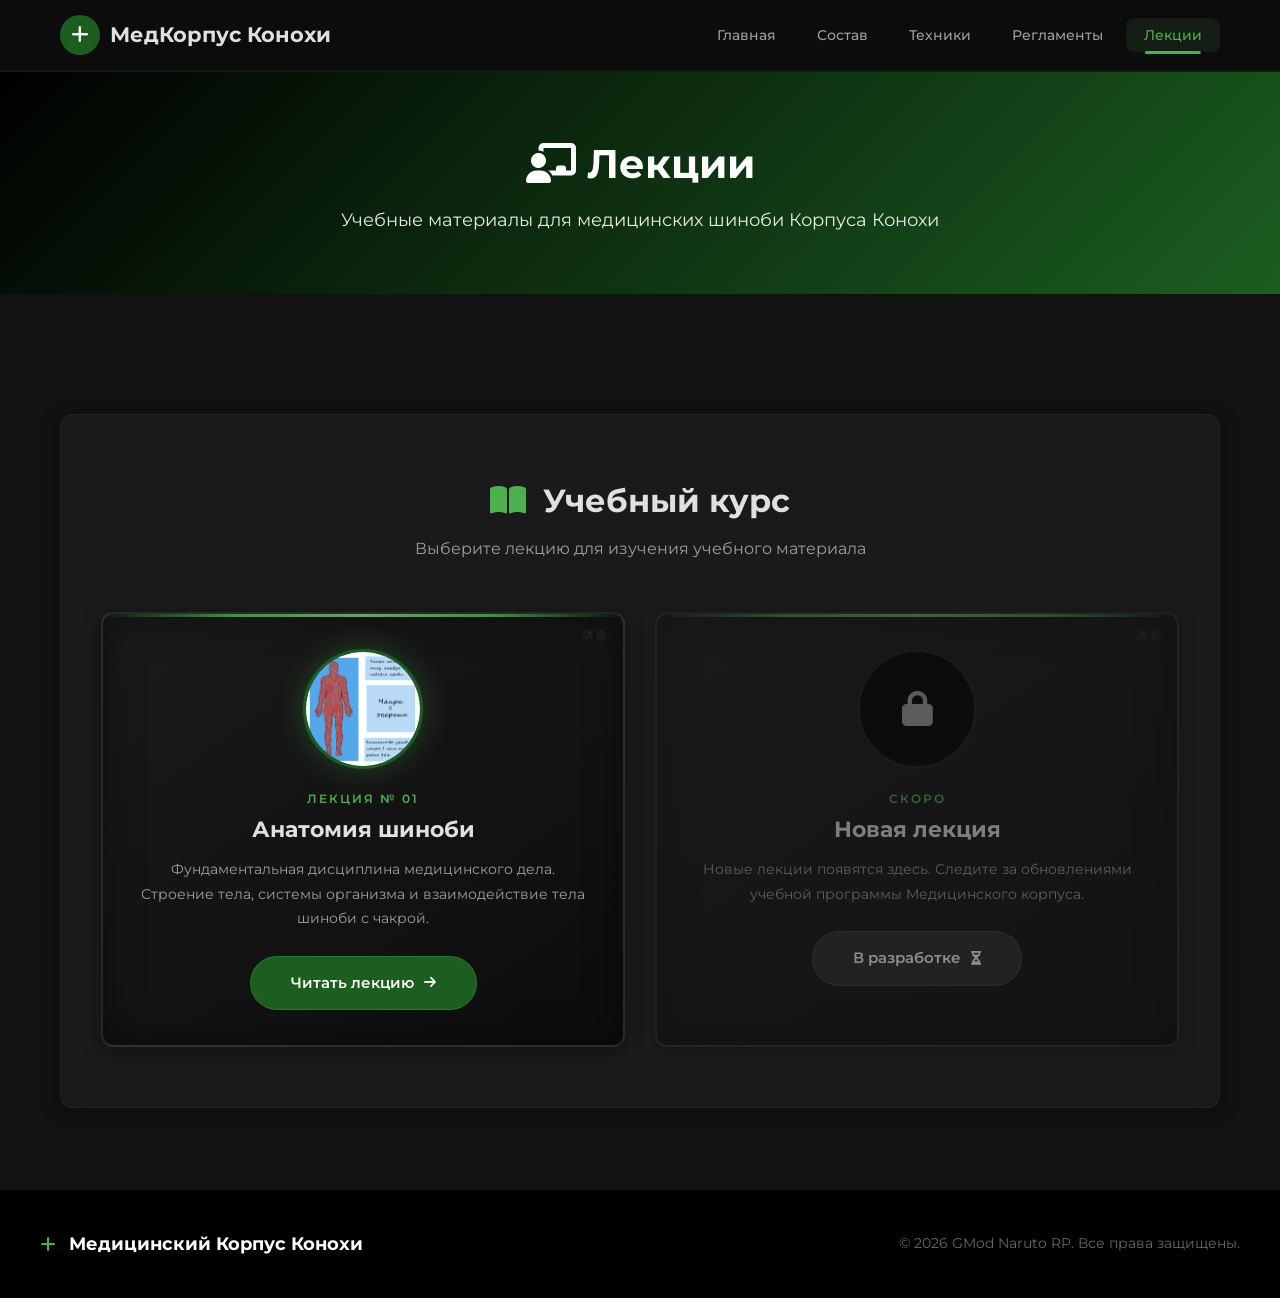
==== lekcii.html @ ebcdb390 "Update" ====
<!DOCTYPE html>
<html lang="ru">
<head>
    <meta charset="UTF-8">
    <meta name="viewport" content="width=device-width, initial-scale=1.0">
    <title>Лекции | Медицинский Корпус Конохи</title>
    <meta name="description" content="Лекции медицинского корпуса Конохи — учебные материалы для медицинских шиноби.">
    <link rel="icon" type="image/png" href="images/icon.png">
    <link rel="preconnect" href="https://fonts.googleapis.com">
    <link rel="preconnect" href="https://fonts.gstatic.com" crossorigin>
    <link href="https://fonts.googleapis.com/css2?family=Montserrat:wght@400;500;600;700;800&family=Noto+Sans+JP:wght@400;500;700&display=swap" rel="stylesheet">
    <link rel="stylesheet" href="https://cdnjs.cloudflare.com/ajax/libs/font-awesome/6.5.0/css/all.min.css">
    <link rel="stylesheet" href="css/style.css">
</head>
<body>

    <!-- ===== PRELOADER ===== -->
    <div class="preloader" id="preloader">
        <div class="preloader__cross"></div>
        <div class="preloader__ecg">
            <svg class="preloader__ecg-line" viewBox="0 0 200 50" preserveAspectRatio="none">
                <path d="M0,25 L30,25 L40,25 L45,10 L55,40 L65,15 L75,25 L100,25 L110,25 L115,15 L125,35 L135,25 L160,25 L170,25 L175,20 L185,30 L200,25" />
            </svg>
        </div>
        <div class="preloader__title">МедКорпус Конохи</div>
        <div class="preloader__subtitle">医療部隊</div>
        <div class="preloader__dots">
            <span class="preloader__dot"></span>
            <span class="preloader__dot"></span>
            <span class="preloader__dot"></span>
        </div>
    </div>

    <header class="header">
        <nav class="nav">
            <a href="index.html" class="nav__logo">
                <div class="nav__logo-icon">
                    <i class="fas fa-plus"></i>
                </div>
                <span>МедКорпус Конохи</span>
            </a>
            <button class="nav__toggle" aria-label="Меню">
                <i class="fas fa-bars"></i>
            </button>
            <ul class="nav__links">
                <li><a href="index.html" class="nav__link">Главная</a></li>
                <li><a href="sostav.html" class="nav__link">Состав</a></li>
                <li><a href="tehniki.html" class="nav__link">Техники</a></li>
                <li><a href="reglamenty.html" class="nav__link">Регламенты</a></li>
                <li><a href="lekcii.html" class="nav__link active">Лекции</a></li>
            </ul>
        </nav>
    </header>

    <div class="page-header">
        <h1 class="page-header__title">
            <i class="fas fa-chalkboard-user"></i> Лекции
        </h1>
        <p class="page-header__subtitle">Учебные материалы для медицинских шиноби Корпуса Конохи</p>
    </div>

    <section class="section">
        <div class="about fade-in" style="text-align: center;">
            <h2 class="section__title">
                <i class="fas fa-book-open section__title-icon"></i> Учебный курс
            </h2>
            <p class="section__subtitle">
                Выберите лекцию для изучения учебного материала
            </p>

            <div class="lectures-grid">

                <!-- Лекция № 01 — Анатомия шиноби -->
                <a href="lekciya-01.html" class="lecture-card fade-in">
                    <div class="lecture-card__image">
                        <img src="images/lecture-anatomy.jpg" alt="Анатомия шиноби">
                    </div>
                    <div class="lecture-card__number">Лекция № 01</div>
                    <div class="lecture-card__title">Анатомия шиноби</div>
                    <div class="lecture-card__desc">
                        Фундаментальная дисциплина медицинского дела. Строение тела, системы организма и взаимодействие тела шиноби с чакрой.
                    </div>
                    <span class="lecture-card__btn">
                        Читать лекцию <i class="fas fa-arrow-right"></i>
                    </span>
                </a>

                <!-- Место для будущих лекций -->
                <div class="lecture-card fade-in" style="opacity: 0.5; cursor: default; pointer-events: none;">
                    <div class="lecture-card__image" style="border-color: rgba(255,255,255,0.1); box-shadow: none;">
                        <div class="lecture-card__image-placeholder" style="color: var(--text-muted);">
                            <i class="fas fa-lock"></i>
                        </div>
                    </div>
                    <div class="lecture-card__number">Скоро</div>
                    <div class="lecture-card__title">Новая лекция</div>
                    <div class="lecture-card__desc">
                        Новые лекции появятся здесь. Следите за обновлениями учебной программы Медицинского корпуса.
                    </div>
                    <span class="lecture-card__btn" style="background: #2a2a2a; border-color: rgba(255,255,255,0.1);">
                        В разработке <i class="fas fa-hourglass-half"></i>
                    </span>
                </div>

            </div>
        </div>
    </section>

    <footer class="footer">
        <div class="footer__inner">
            <div class="footer__brand">
                <i class="fas fa-plus" style="color: var(--accent-glow); margin-right: 8px;"></i>
                Медицинский Корпус Конохи
            </div>
            <div class="footer__copy">
                &copy; 2026 GMod Naruto RP. Все права защищены.
            </div>
        </div>
    </footer>

    <script src="js/main.js"></script>
</body>
</html>
---- css/style.css ----
/* ===== RESET & BASE ===== */
*, *::before, *::after {
    margin: 0;
    padding: 0;
    box-sizing: border-box;
}

:root {
    --primary: #0d0d0d;
    --primary-dark: #000000;
    --primary-light: #2a2a2a;
    --accent: #1b5e20;
    --accent-light: #2e7d32;
    --accent-glow: #4caf50;
    --bg-light: #121212;
    --bg-white: #1a1a1a;
    --text-dark: #e0e0e0;
    --text-muted: #9e9e9e;
    --shadow: 0 4px 20px rgba(0, 0, 0, 0.3);
    --shadow-hover: 0 8px 30px rgba(0, 0, 0, 0.5);
    --radius: 12px;
    --radius-sm: 8px;
    --transition: 0.3s ease;
    --font-main: 'Montserrat', sans-serif;
    --font-jp: 'Noto Sans JP', sans-serif;
}

html {
    scroll-behavior: smooth;
}

body {
    font-family: var(--font-main);
    color: var(--text-dark);
    background: var(--bg-light);
    line-height: 1.6;
    min-height: 100vh;
    display: flex;
    flex-direction: column;
}

a {
    text-decoration: none;
    color: inherit;
}

ul {
    list-style: none;
}

img {
    max-width: 100%;
    height: auto;
    display: block;
}

/* ===== HEADER / NAVIGATION ===== */
.header {
    position: sticky;
    top: 0;
    z-index: 1000;
    background: rgba(13, 13, 13, 0.95);
    backdrop-filter: blur(10px);
    border-bottom: 2px solid rgba(27, 94, 32, 0.2);
    transition: var(--transition);
}

.header.scrolled {
    box-shadow: 0 2px 20px rgba(0, 0, 0, 0.5);
}

.nav {
    max-width: 1200px;
    margin: 0 auto;
    padding: 0 20px;
    display: flex;
    align-items: center;
    justify-content: space-between;
    height: 70px;
}

.nav__logo {
    display: flex;
    align-items: center;
    gap: 10px;
    font-weight: 700;
    font-size: 1.3rem;
    color: var(--text-dark);
}

.nav__logo-icon {
    width: 40px;
    height: 40px;
    background: var(--accent);
    border-radius: 50%;
    display: flex;
    align-items: center;
    justify-content: center;
    color: white;
    font-size: 1.2rem;
}

.nav__links {
    display: flex;
    gap: 5px;
}

.nav__link {
    padding: 8px 18px;
    border-radius: var(--radius-sm);
    font-weight: 500;
    font-size: 0.9rem;
    color: var(--text-muted);
    transition: var(--transition);
    position: relative;
}

.nav__link:hover,
.nav__link.active {
    color: var(--accent-glow);
    background: rgba(76, 175, 80, 0.1);
}

.nav__link.active::after {
    content: '';
    position: absolute;
    bottom: -2px;
    left: 50%;
    transform: translateX(-50%);
    width: 60%;
    height: 3px;
    background: var(--accent-glow);
    border-radius: 3px;
}

.nav__toggle {
    display: none;
    background: none;
    border: none;
    font-size: 1.5rem;
    color: var(--text-dark);
    cursor: pointer;
    padding: 5px;
}

/* ===== HERO BANNER ===== */
.hero {
    position: relative;
    width: 100%;
    min-height: 80vh;
    overflow: hidden;
}

.hero__bg {
    position: absolute;
    top: 0;
    left: 0;
    width: 100%;
    height: 100%;
    object-fit: cover;
    object-position: center center;
    z-index: 0;
}

/* ===== SECTIONS ===== */
.section {
    padding: 80px 20px;
    max-width: 1200px;
    margin: 0 auto;
    width: 100%;
}

.section__title {
    font-size: 2rem;
    font-weight: 700;
    color: var(--text-dark);
    margin-bottom: 10px;
    text-align: center;
}

.section__subtitle {
    font-size: 1rem;
    color: var(--text-muted);
    text-align: center;
    margin-bottom: 50px;
    max-width: 600px;
    margin-left: auto;
    margin-right: auto;
}

.section__title-icon {
    color: var(--accent-glow);
    margin-right: 8px;
}

/* ===== ABOUT SECTION ===== */
.about {
    background: var(--bg-white);
    border-radius: var(--radius);
    padding: 60px 40px;
    box-shadow: var(--shadow);
    margin-top: 40px;
    position: relative;
    z-index: 3;
    border: 1px solid rgba(27, 94, 32, 0.2);
}

.about__grid {
    display: grid;
    grid-template-columns: repeat(auto-fit, minmax(250px, 1fr));
    gap: 30px;
    margin-top: 30px;
}

.about__card {
    text-align: center;
    padding: 30px 20px;
    border-radius: var(--radius);
    background: var(--bg-light);
    transition: var(--transition);
    border: 1px solid rgba(255, 255, 255, 0.05);
}

.about__card:hover {
    transform: translateY(-5px);
    box-shadow: var(--shadow-hover);
    border-color: rgba(76, 175, 80, 0.3);
}

.about__card-icon {
    font-size: 2.5rem;
    color: var(--accent-glow);
    margin-bottom: 15px;
}

.about__card h3 {
    font-size: 1.1rem;
    margin-bottom: 10px;
    color: var(--text-dark);
}

.about__card p {
    font-size: 0.9rem;
    color: var(--text-muted);
}

/* ===== NAV CARDS (index page) ===== */
.nav-cards {
    display: grid;
    grid-template-columns: repeat(auto-fit, minmax(300px, 1fr));
    gap: 30px;
    margin-top: 40px;
}

.nav-card {
    background: var(--bg-white);
    border-radius: var(--radius);
    padding: 40px 30px;
    text-align: center;
    box-shadow: var(--shadow);
    transition: var(--transition);
    cursor: pointer;
    border: 2px solid transparent;
}

.nav-card:hover {
    transform: translateY(-8px);
    box-shadow: var(--shadow-hover);
    border-color: var(--accent-glow);
}

.nav-card__icon {
    font-size: 3rem;
    color: var(--accent-glow);
    margin-bottom: 20px;
}

.nav-card h3 {
    font-size: 1.3rem;
    margin-bottom: 10px;
    color: var(--text-dark);
}

.nav-card p {
    font-size: 0.9rem;
    color: var(--text-muted);
    margin-bottom: 20px;
}

.nav-card__btn {
    display: inline-block;
    padding: 10px 30px;
    background: var(--accent);
    color: white;
    border-radius: 50px;
    font-weight: 500;
    font-size: 0.9rem;
    transition: var(--transition);
}

.nav-card__btn:hover {
    background: var(--accent-light);
}

/* ===== STAFF CARDS ===== */
.staff-grid {
    display: grid;
    grid-template-columns: repeat(auto-fill, minmax(280px, 1fr));
    gap: 25px;
}

.staff-card {
    background: var(--bg-white);
    border-radius: var(--radius);
    padding: 30px 20px;
    text-align: center;
    box-shadow: var(--shadow);
    transition: var(--transition);
    position: relative;
    overflow: hidden;
    border: 1px solid rgba(255, 255, 255, 0.05);
}

.staff-card::before {
    content: '';
    position: absolute;
    top: 0;
    left: 0;
    width: 100%;
    height: 4px;
    background: linear-gradient(90deg, var(--accent), var(--accent-glow));
}

.staff-card:hover {
    transform: translateY(-5px);
    box-shadow: var(--shadow-hover);
    border-color: rgba(76, 175, 80, 0.2);
}

.staff-card__avatar {
    width: 80px;
    height: 80px;
    border-radius: 50%;
    background: var(--bg-light);
    margin: 0 auto 15px;
    display: flex;
    align-items: center;
    justify-content: center;
    font-size: 2rem;
    color: var(--accent-glow);
    border: 3px solid var(--accent);
    overflow: hidden;
}

.staff-card__avatar img {
    width: 100%;
    height: 100%;
    object-fit: cover;
}

.staff-card__name {
    font-size: 1.1rem;
    font-weight: 600;
    margin-bottom: 5px;
    color: var(--text-dark);
}

.staff-card__rank {
    display: inline-block;
    padding: 4px 14px;
    border-radius: 50px;
    font-size: 0.8rem;
    font-weight: 500;
    margin-bottom: 10px;
}

.rank-s { background: #ffd700; color: #1a1a1a; }
.rank-a { background: #e53935; color: white; }
.rank-b { background: var(--accent); color: white; }
.rank-c { background: #2e7d32; color: white; }
.rank-d { background: #546e7a; color: white; }
.rank-e { background: #616161; color: white; }

.staff-card__spec {
    font-size: 0.85rem;
    color: var(--text-muted);
    margin-bottom: 8px;
}

.staff-card__status {
    display: inline-flex;
    align-items: center;
    gap: 6px;
    font-size: 0.85rem;
    font-weight: 500;
}

.status-online { color: #4caf50; }
.status-offline { color: #e53935; }

.status-dot {
    width: 8px;
    height: 8px;
    border-radius: 50%;
    display: inline-block;
}

.status-dot.online { background: #4caf50; }
.status-dot.offline { background: #e53935; }

/* ===== IRYOJUTSU CARDS ===== */
.iryojutsu-controls {
    display: flex;
    flex-wrap: wrap;
    gap: 10px;
    justify-content: center;
    margin-bottom: 40px;
}

.filter-btn {
    padding: 8px 20px;
    border: 2px solid var(--accent);
    background: transparent;
    color: var(--accent-glow);
    border-radius: 50px;
    font-weight: 500;
    font-size: 0.85rem;
    cursor: pointer;
    transition: var(--transition);
    font-family: var(--font-main);
}

.filter-btn:hover,
.filter-btn.active {
    background: var(--accent);
    color: white;
}

.iryojutsu-grid {
    display: grid;
    grid-template-columns: repeat(auto-fill, minmax(320px, 1fr));
    gap: 25px;
}

.iryojutsu-card {
    background: var(--bg-white);
    border-radius: var(--radius);
    padding: 25px;
    box-shadow: var(--shadow);
    transition: var(--transition);
    border-left: 4px solid var(--accent);
    border: 1px solid rgba(255, 255, 255, 0.05);
    border-left-width: 4px;
}

.iryojutsu-card:hover {
    transform: translateY(-5px);
    box-shadow: var(--shadow-hover);
    border-color: rgba(76, 175, 80, 0.2);
    border-left-color: var(--accent-glow);
}

.iryojutsu-card__header {
    display: flex;
    justify-content: space-between;
    align-items: flex-start;
    margin-bottom: 12px;
}

.iryojutsu-card__name {
    font-size: 1.1rem;
    font-weight: 600;
    color: var(--text-dark);
}

.iryojutsu-card__name-jp {
    font-family: var(--font-jp);
    font-size: 0.85rem;
    color: var(--text-muted);
    display: block;
    margin-top: 2px;
}

.iryojutsu-card__rank {
    padding: 4px 12px;
    border-radius: 50px;
    font-size: 0.8rem;
    font-weight: 700;
    flex-shrink: 0;
}

.iryojutsu-card__desc {
    font-size: 0.9rem;
    color: var(--text-muted);
    margin-bottom: 15px;
    line-height: 1.5;
}

.iryojutsu-card__info {
    display: flex;
    flex-wrap: wrap;
    gap: 15px;
    font-size: 0.85rem;
    color: var(--text-muted);
    padding-top: 12px;
    border-top: 1px solid rgba(255, 255, 255, 0.08);
}

.iryojutsu-card__info span {
    display: flex;
    align-items: center;
    gap: 5px;
}

.iryojutsu-card__info i {
    color: var(--accent-glow);
    width: 16px;
}

/* ===== NARUTO-STYLE COMPOSITION TABLES ===== */
.composition-section {
    margin-bottom: 50px;
}

.composition-section:last-child {
    margin-bottom: 0;
}

/* Scroll-like container */
.scroll-container {
    background: linear-gradient(135deg, #1a1a1a, #0d0d0d);
    border-radius: var(--radius);
    padding: 25px 20px 20px;
    box-shadow: var(--shadow), inset 0 0 60px rgba(0, 0, 0, 0.5);
    border: 1px solid rgba(76, 175, 80, 0.15);
    position: relative;
    overflow: hidden;
}

.scroll-container::before {
    content: '';
    position: absolute;
    top: 0;
    left: 0;
    right: 0;
    height: 3px;
    background: linear-gradient(90deg, transparent, var(--accent-glow), transparent);
    opacity: 0.6;
}

.scroll-container::after {
    content: '';
    position: absolute;
    bottom: 0;
    left: 0;
    right: 0;
    height: 3px;
    background: linear-gradient(90deg, transparent, var(--accent-glow), transparent);
    opacity: 0.6;
}

/* Scroll corner ornaments */
.scroll-ornament {
    position: absolute;
    font-family: var(--font-jp);
    font-size: 0.7rem;
    color: rgba(76, 175, 80, 0.15);
    letter-spacing: 2px;
    pointer-events: none;
}

.scroll-ornament--tl {
    top: 8px;
    left: 12px;
}

.scroll-ornament--tr {
    top: 8px;
    right: 12px;
}

.scroll-ornament--bl {
    bottom: 8px;
    left: 12px;
}

.scroll-ornament--br {
    bottom: 8px;
    right: 12px;
}

/* Leadership Cards - Naruto style */
.leadership-grid {
    display: grid;
    grid-template-columns: repeat(auto-fit, minmax(240px, 1fr));
    gap: 25px;
    margin-bottom: 40px;
}

.leadership-card {
    background: linear-gradient(145deg, #1a1a1a, #0d0d0d);
    border-radius: var(--radius);
    padding: 30px 20px 25px;
    text-align: center;
    box-shadow: var(--shadow), inset 0 0 40px rgba(0, 0, 0, 0.4);
    transition: var(--transition);
    border: 2px solid rgba(76, 175, 80, 0.2);
    position: relative;
    overflow: hidden;
}

.leadership-card::before {
    content: '';
    position: absolute;
    top: 0;
    left: 0;
    width: 100%;
    height: 3px;
    background: linear-gradient(90deg, transparent, #4caf50, #81c784, #4caf50, transparent);
    opacity: 0.8;
}

.leadership-card::after {
    content: '✦';
    position: absolute;
    top: 10px;
    right: 15px;
    font-size: 0.8rem;
    color: rgba(76, 175, 80, 0.2);
}

.leadership-card:hover {
    transform: translateY(-4px);
    box-shadow: var(--shadow-hover), inset 0 0 40px rgba(0, 0, 0, 0.4);
    border-color: rgba(76, 175, 80, 0.5);
}

.leadership-card__icon {
    width: 60px;
    height: 60px;
    border-radius: 50%;
    background: linear-gradient(135deg, #1b5e20, #4caf50);
    display: flex;
    align-items: center;
    justify-content: center;
    margin: 0 auto 12px;
    font-size: 1.5rem;
    color: white;
    box-shadow: 0 0 20px rgba(76, 175, 80, 0.2);
}

.leadership-card__role {
    font-size: 0.75rem;
    text-transform: uppercase;
    letter-spacing: 2px;
    color: var(--accent-glow);
    font-weight: 600;
    margin-bottom: 6px;
}

.leadership-card__name {
    font-size: 1.2rem;
    font-weight: 700;
    color: var(--text-dark);
    margin-bottom: 4px;
}

.leadership-card__kanji {
    font-family: var(--font-jp);
    font-size: 1.3rem;
    font-weight: 700;
    color: var(--accent-glow);
    margin-top: 8px;
    letter-spacing: 3px;
    text-shadow: 0 0 15px rgba(76, 175, 80, 0.2);
}

/* Table Header - compact */
.table-header {
    display: flex;
    align-items: center;
    justify-content: space-between;
    flex-wrap: wrap;
    gap: 10px;
    margin-bottom: 12px;
    padding: 0 5px;
}

.table-header__title {
    font-size: 1.1rem;
    font-weight: 600;
    color: var(--text-dark);
}

.table-header__title i {
    color: var(--accent-glow);
    margin-right: 8px;
}

.table-header__count {
    font-size: 0.8rem;
    color: var(--text-muted);
    background: rgba(255, 255, 255, 0.03);
    padding: 4px 12px;
    border-radius: 50px;
    border: 1px solid rgba(255, 255, 255, 0.06);
}

/* Table Container */
.table-container {
    overflow-x: auto;
    border-radius: 8px;
    border: 1px solid rgba(76, 175, 80, 0.1);
}

.composition-table {
    width: 100%;
    border-collapse: collapse;
    background: rgba(0, 0, 0, 0.3);
    font-size: 0.85rem;
    min-width: 500px;
}

.composition-table thead {
    background: linear-gradient(135deg, rgba(27, 94, 32, 0.6), rgba(46, 125, 50, 0.4));
}

.composition-table th {
    padding: 10px 14px;
    text-align: left;
    color: rgba(255, 255, 255, 0.9);
    font-weight: 600;
    font-size: 0.75rem;
    text-transform: uppercase;
    letter-spacing: 1.5px;
    border-bottom: 1px solid rgba(76, 175, 80, 0.15);
}

.composition-table td {
    padding: 8px 14px;
    border-bottom: 1px solid rgba(255, 255, 255, 0.03);
    color: var(--text-dark);
    transition: var(--transition);
    vertical-align: middle;
}

.composition-table tbody tr {
    transition: var(--transition);
    cursor: pointer;
}

.composition-table tbody tr:hover {
    background: rgba(76, 175, 80, 0.06);
}

.composition-table tbody tr:last-child td {
    border-bottom: none;
}

/* Clickable name */
.table-name {
    font-weight: 600;
    color: var(--text-dark);
    transition: var(--transition);
    display: inline-flex;
    align-items: center;
    gap: 6px;
}

.table-name:hover {
    color: var(--accent-glow);
}

.table-name::after {
    content: '\f35a';
    font-family: 'Font Awesome 6 Free';
    font-weight: 900;
    font-size: 0.65rem;
    color: var(--text-muted);
    opacity: 0;
    transition: var(--transition);
}

.table-name:hover::after {
    opacity: 0.6;
    color: var(--accent-glow);
}

/* Number column */
.table-num {
    color: var(--text-muted);
    font-size: 0.8rem;
    font-weight: 500;
    width: 36px;
    display: inline-block;
    text-align: center;
}

/* Specialty badge - compact */
.spec-badge {
    display: inline-block;
    padding: 2px 8px;
    border-radius: 4px;
    font-size: 0.7rem;
    font-weight: 600;
    text-transform: uppercase;
    letter-spacing: 0.5px;
    background: rgba(46, 125, 50, 0.2);
    color: var(--accent-glow);
    border: 1px solid rgba(76, 175, 80, 0.15);
}

.spec-badge.intern {
    background: rgba(129, 199, 132, 0.1);
    color: #81c784;
    border-color: rgba(129, 199, 132, 0.15);
}

.spec-badge.surgeon {
    background: rgba(239, 83, 80, 0.1);
    color: #ef5350;
    border-color: rgba(239, 83, 80, 0.15);
}

/* Status badge - compact */
.status-badge {
    display: inline-flex;
    align-items: center;
    gap: 5px;
    padding: 2px 10px;
    border-radius: 4px;
    font-size: 0.7rem;
    font-weight: 500;
    text-transform: uppercase;
    letter-spacing: 0.5px;
}

.status-badge.active {
    background: rgba(76, 175, 80, 0.1);
    color: var(--accent-glow);
    border: 1px solid rgba(76, 175, 80, 0.15);
}

.status-badge.vacant {
    background: rgba(255, 255, 255, 0.03);
    color: var(--text-muted);
    border: 1px dashed rgba(255, 255, 255, 0.08);
}

.status-badge i {
    font-size: 0.5rem;
}

/* Vacant row */
tr.vacant-row td {
    color: var(--text-muted);
    font-style: italic;
}

tr.vacant-row .table-name {
    color: var(--text-muted);
    font-style: normal;
}

tr.vacant-row:hover {
    background: rgba(255, 255, 255, 0.02) !important;
}

/* Skills table specific */
.skills-table .composition-table th:first-child {
    width: 40px;
    text-align: center;
}

.skills-table .composition-table td:first-child {
    text-align: center;
}

/* ===== MODAL ===== */
.modal-overlay {
    display: none;
    position: fixed;
    top: 0;
    left: 0;
    width: 100%;
    height: 100%;
    background: rgba(0, 0, 0, 0.8);
    backdrop-filter: blur(4px);
    z-index: 2000;
    justify-content: center;
    align-items: center;
    padding: 20px;
}

.modal-overlay.open {
    display: flex;
}

.modal {
    background: linear-gradient(145deg, #1a1a1a, #0d0d0d);
    border-radius: var(--radius);
    max-width: 400px;
    width: 100%;
    padding: 30px;
    position: relative;
    box-shadow: 0 0 40px rgba(0, 0, 0, 0.6), 0 0 80px rgba(76, 175, 80, 0.05);
    border: 1px solid rgba(76, 175, 80, 0.2);
    animation: modalIn 0.3s ease;
}

@keyframes modalIn {
    from {
        opacity: 0;
        transform: scale(0.9) translateY(20px);
    }
    to {
        opacity: 1;
        transform: scale(1) translateY(0);
    }
}

.modal::before {
    content: '';
    position: absolute;
    top: 0;
    left: 0;
    right: 0;
    height: 3px;
    background: linear-gradient(90deg, transparent, var(--accent-glow), transparent);
}

.modal__close {
    position: absolute;
    top: 12px;
    right: 15px;
    background: none;
    border: none;
    color: var(--text-muted);
    font-size: 1.2rem;
    cursor: pointer;
    transition: var(--transition);
    padding: 5px;
    line-height: 1;
}

.modal__close:hover {
    color: var(--accent-glow);
    transform: rotate(90deg);
}

.modal__avatar {
    width: 70px;
    height: 70px;
    border-radius: 50%;
    background: linear-gradient(135deg, #1b5e20, #4caf50);
    display: flex;
    align-items: center;
    justify-content: center;
    margin: 0 auto 15px;
    font-size: 1.8rem;
    color: white;
    box-shadow: 0 0 20px rgba(76, 175, 80, 0.2);
}

.modal__name {
    font-size: 1.3rem;
    font-weight: 700;
    color: var(--text-dark);
    text-align: center;
    margin-bottom: 4px;
}

.modal__kanji {
    font-family: var(--font-jp);
    font-size: 1rem;
    color: var(--accent-glow);
    text-align: center;
    margin-bottom: 15px;
    letter-spacing: 2px;
}

.modal__divider {
    height: 1px;
    background: linear-gradient(90deg, transparent, rgba(76, 175, 80, 0.3), transparent);
    margin: 15px 0;
}

.modal__info {
    display: flex;
    flex-direction: column;
    gap: 10px;
}

.modal__info-row {
    display: flex;
    align-items: center;
    gap: 10px;
    font-size: 0.9rem;
    color: var(--text-muted);
}

.modal__info-row i {
    width: 18px;
    color: var(--accent-glow);
    font-size: 0.85rem;
}

.modal__info-row strong {
    color: var(--text-dark);
    min-width: 80px;
}

.modal__discord {
    display: inline-flex;
    align-items: center;
    gap: 8px;
    margin-top: 15px;
    padding: 8px 16px;
    background: rgba(88, 101, 242, 0.1);
    border: 1px solid rgba(88, 101, 242, 0.2);
    border-radius: 6px;
    color: #8b9cf7;
    font-size: 0.85rem;
    font-weight: 500;
    width: 100%;
    justify-content: center;
    transition: var(--transition);
}

.modal__discord i {
    font-size: 1rem;
}

.modal__discord:hover {
    background: rgba(88, 101, 242, 0.2);
    border-color: rgba(88, 101, 242, 0.3);
}

/* ===== FOOTER ===== */
.footer {
    background: var(--primary-dark);
    color: rgba(255, 255, 255, 0.7);
    padding: 40px 20px;
    margin-top: auto;
    border-top: 2px solid rgba(27, 94, 32, 0.3);
}

.footer__inner {
    max-width: 1200px;
    margin: 0 auto;
    display: flex;
    flex-wrap: wrap;
    justify-content: space-between;
    align-items: center;
    gap: 20px;
}

.footer__brand {
    font-weight: 700;
    font-size: 1.1rem;
    color: white;
}

.footer__links {
    display: flex;
    gap: 20px;
}

.footer__links a {
    color: rgba(255, 255, 255, 0.6);
    transition: var(--transition);
    font-size: 0.9rem;
}

.footer__links a:hover {
    color: var(--accent-glow);
}

.footer__copy {
    font-size: 0.85rem;
    color: rgba(255, 255, 255, 0.4);
}

/* ===== PAGE HEADER (for subpages) ===== */
.page-header {
    background: linear-gradient(135deg, var(--primary-dark), var(--accent));
    padding: 60px 20px;
    text-align: center;
    color: white;
}

.page-header__title {
    font-size: 2.5rem;
    font-weight: 700;
    margin-bottom: 10px;
}

.page-header__subtitle {
    font-size: 1.1rem;
    opacity: 0.9;
    max-width: 600px;
    margin: 0 auto;
}

/* ===== RECRUIT SECTION ===== */
.recruit {
    background: linear-gradient(135deg, var(--primary-dark), var(--accent));
    border-radius: var(--radius);
    padding: 50px 40px;
    text-align: center;
    color: white;
    margin-top: 50px;
    border: 1px solid rgba(76, 175, 80, 0.2);
}

.recruit h2 {
    font-size: 1.8rem;
    margin-bottom: 15px;
}

.recruit p {
    opacity: 0.9;
    margin-bottom: 25px;
    max-width: 500px;
    margin-left: auto;
    margin-right: auto;
}

.recruit__btn {
    display: inline-block;
    padding: 14px 40px;
    background: white;
    color: var(--accent);
    border-radius: 50px;
    font-weight: 600;
    transition: var(--transition);
}

.recruit__btn:hover {
    background: var(--accent-glow);
    color: white;
    transform: translateY(-2px);
}

/* ===== TECHNIQUE CARDS (tehniki.html) ===== */

/* Type Divider */
.technique-divider {
    display: flex;
    align-items: center;
    gap: 20px;
    margin: 50px 0 30px;
    padding: 0 10px;
}

.technique-divider:first-of-type {
    margin-top: 0;
}

.technique-divider__line {
    flex: 1;
    height: 2px;
    background: linear-gradient(90deg, transparent, var(--accent-glow), transparent);
    opacity: 0.4;
}

.technique-divider__label {
    display: flex;
    align-items: center;
    gap: 10px;
    padding: 8px 24px;
    border-radius: 50px;
    font-weight: 600;
    font-size: 0.9rem;
    text-transform: uppercase;
    letter-spacing: 2px;
    white-space: nowrap;
}

.technique-divider__label--mechanical {
    background: rgba(255, 152, 0, 0.15);
    color: #ff9800;
    border: 1px solid rgba(255, 152, 0, 0.3);
}

.technique-divider__label--roleplay {
    background: rgba(156, 39, 176, 0.15);
    color: #ce93d8;
    border: 1px solid rgba(156, 39, 176, 0.3);
}

.technique-divider__label--taijutsu {
    background: rgba(244, 67, 54, 0.15);
    color: #ef5350;
    border: 1px solid rgba(244, 67, 54, 0.3);
}

.technique-divider__label--scalpel {
    background: rgba(0, 188, 212, 0.15);
    color: #4dd0e1;
    border: 1px solid rgba(0, 188, 212, 0.3);
}

.technique-divider__label i {
    font-size: 1rem;
}

/* Technique Grid */
.technique-grid {
    display: grid;
    grid-template-columns: repeat(auto-fill, minmax(300px, 1fr));
    gap: 20px;
    margin-bottom: 20px;
}

/* Technique Card - Compact Preview */
.technique-card {
    background: var(--bg-white);
    border-radius: var(--radius);
    overflow: hidden;
    box-shadow: var(--shadow);
    transition: var(--transition);
    border: 1px solid rgba(255, 255, 255, 0.05);
    position: relative;
    cursor: pointer;
}

.technique-card:hover {
    transform: translateY(-3px);
    box-shadow: var(--shadow-hover);
    border-color: rgba(76, 175, 80, 0.2);
}

/* Type Badge on Card */
.technique-card__type-badge {
    position: absolute;
    top: 10px;
    right: 10px;
    z-index: 2;
    padding: 3px 10px;
    border-radius: 50px;
    font-size: 0.65rem;
    font-weight: 600;
    text-transform: uppercase;
    letter-spacing: 1px;
    backdrop-filter: blur(4px);
    pointer-events: none;
}

.technique-card__type-badge--mechanical {
    background: rgba(255, 152, 0, 0.2);
    color: #ff9800;
    border: 1px solid rgba(255, 152, 0, 0.3);
}

.technique-card__type-badge--roleplay {
    background: rgba(156, 39, 176, 0.2);
    color: #ce93d8;
    border: 1px solid rgba(156, 39, 176, 0.3);
}

.technique-card__type-badge--taijutsu {
    background: rgba(244, 67, 54, 0.2);
    color: #ef5350;
    border: 1px solid rgba(244, 67, 54, 0.3);
}

.technique-card__type-badge--scalpel {
    background: rgba(0, 188, 212, 0.2);
    color: #4dd0e1;
    border: 1px solid rgba(0, 188, 212, 0.3);
}

/* Preview Image */
.technique-card__preview {
    width: 100%;
    height: 140px;
    background: var(--primary-dark);
    display: flex;
    align-items: center;
    justify-content: center;
    position: relative;
    overflow: hidden;
}

.technique-card__preview-placeholder {
    display: flex;
    flex-direction: column;
    align-items: center;
    justify-content: center;
    gap: 6px;
    color: var(--text-muted);
    opacity: 0.4;
    transition: var(--transition);
}

.technique-card__preview-placeholder i {
    font-size: 2.2rem;
}

.technique-card__preview-placeholder span {
    font-size: 0.65rem;
    text-transform: uppercase;
    letter-spacing: 1px;
}

.technique-card:hover .technique-card__preview-placeholder {
    opacity: 0.7;
    color: var(--accent-glow);
}

/* Preview Info (always visible) */
.technique-card__preview-info {
    padding: 14px 16px;
    display: flex;
    align-items: center;
    gap: 10px;
}

.technique-card__preview-left {
    flex: 1;
    min-width: 0;
}

.technique-card__preview-name {
    font-size: 1rem;
    font-weight: 700;
    color: var(--text-dark);
    white-space: nowrap;
    overflow: hidden;
    text-overflow: ellipsis;
}

.technique-card__preview-name-jp {
    font-family: var(--font-jp);
    font-size: 0.75rem;
    color: var(--text-muted);
    display: block;
    margin-top: 2px;
}

/* Technique Modal */
.modal--technique {
    max-width: 520px;
    padding: 30px;
}

.technique-modal__media {
    border-radius: var(--radius-sm);
    overflow: hidden;
    margin-bottom: 18px;
    aspect-ratio: 16 / 7;
    background: var(--primary-dark);
    position: relative;
}

.technique-modal__media img {
    width: 100%;
    height: 100%;
    object-fit: cover;
    display: block;
}

.technique-card__expanded-placeholder {
    display: flex;
    flex-direction: column;
    align-items: center;
    justify-content: center;
    gap: 6px;
    color: var(--text-muted);
    opacity: 0.4;
    width: 100%;
    height: 100%;
    transition: var(--transition);
}

.technique-card__expanded-placeholder i {
    font-size: 1.6rem;
}

.technique-card__expanded-placeholder span {
    font-size: 0.6rem;
    text-transform: uppercase;
    letter-spacing: 1px;
}

.technique-card__expanded-placeholder:hover {
    opacity: 0.7;
    color: var(--accent-glow);
}

.technique-modal__header {
    display: flex;
    align-items: flex-start;
    justify-content: space-between;
    gap: 15px;
    margin-bottom: 12px;
}

.technique-modal__name {
    font-size: 1.3rem;
    font-weight: 700;
    color: var(--text-dark);
}

.technique-modal__name-jp {
    font-family: var(--font-jp);
    font-size: 0.85rem;
    color: var(--text-muted);
    display: block;
    margin-top: 3px;
}

.technique-modal__rank {
    padding: 5px 14px;
    border-radius: 50px;
    font-size: 0.85rem;
    font-weight: 700;
    flex-shrink: 0;
    margin-top: 2px;
}

.technique-modal__type-badge {
    display: inline-flex;
    align-items: center;
    gap: 6px;
    padding: 4px 12px;
    border-radius: 50px;
    font-size: 0.7rem;
    font-weight: 600;
    text-transform: uppercase;
    letter-spacing: 1px;
    margin-bottom: 14px;
}

.technique-modal__type-badge--mechanical {
    background: rgba(255, 152, 0, 0.15);
    color: #ff9800;
    border: 1px solid rgba(255, 152, 0, 0.3);
}

.technique-modal__type-badge--roleplay {
    background: rgba(156, 39, 176, 0.15);
    color: #ce93d8;
    border: 1px solid rgba(156, 39, 176, 0.3);
}

.technique-modal__desc {
    font-size: 0.9rem;
    color: var(--text-muted);
    line-height: 1.7;
    margin-bottom: 16px;
}

.technique-modal__details {
    display: grid;
    grid-template-columns: 1fr 1fr;
    gap: 8px;
    padding-top: 14px;
    border-top: 1px solid rgba(255, 255, 255, 0.08);
}

.technique-modal__detail {
    display: flex;
    align-items: center;
    gap: 8px;
    font-size: 0.82rem;
    color: var(--text-muted);
}

.technique-modal__detail i {
    width: 16px;
    color: var(--accent-glow);
    font-size: 0.8rem;
}

.technique-modal__detail strong {
    color: var(--text-dark);
    font-weight: 600;
    margin-right: 2px;
}

/* ===== REGULATIONS (reglamenty.html) ===== */

/* Regulation navigation buttons */
.regulations-grid {
    display: grid;
    grid-template-columns: repeat(auto-fit, minmax(340px, 1fr));
    gap: 30px;
    margin-top: 40px;
}

.regulation-card {
    background: linear-gradient(145deg, #1a1a1a, #0d0d0d);
    border-radius: var(--radius);
    padding: 45px 35px;
    text-align: center;
    box-shadow: var(--shadow), inset 0 0 40px rgba(0, 0, 0, 0.4);
    transition: var(--transition);
    border: 2px solid rgba(76, 175, 80, 0.2);
    position: relative;
    overflow: hidden;
    display: block;
    text-decoration: none;
    cursor: pointer;
}

.regulation-card::before {
    content: '';
    position: absolute;
    top: 0;
    left: 0;
    width: 100%;
    height: 3px;
    background: linear-gradient(90deg, transparent, #4caf50, #81c784, #4caf50, transparent);
    opacity: 0.8;
}

.regulation-card::after {
    content: '規則';
    position: absolute;
    top: 12px;
    right: 15px;
    font-family: var(--font-jp);
    font-size: 0.7rem;
    color: rgba(76, 175, 80, 0.15);
    letter-spacing: 2px;
}

.regulation-card:hover {
    transform: translateY(-8px);
    box-shadow: var(--shadow-hover), inset 0 0 40px rgba(0, 0, 0, 0.4);
    border-color: rgba(76, 175, 80, 0.5);
}

.regulation-card__icon {
    width: 85px;
    height: 85px;
    border-radius: 50%;
    background: linear-gradient(135deg, #1b5e20, #4caf50);
    display: flex;
    align-items: center;
    justify-content: center;
    margin: 0 auto 22px;
    font-size: 2.2rem;
    color: white;
    box-shadow: 0 0 30px rgba(76, 175, 80, 0.3);
    transition: var(--transition);
}

.regulation-card:hover .regulation-card__icon {
    transform: scale(1.1);
    box-shadow: 0 0 40px rgba(76, 175, 80, 0.5);
}

.regulation-card__title {
    font-size: 1.4rem;
    font-weight: 700;
    color: var(--text-dark);
    margin-bottom: 12px;
    line-height: 1.4;
}

.regulation-card__desc {
    font-size: 0.9rem;
    color: var(--text-muted);
    margin-bottom: 25px;
    line-height: 1.7;
}

.regulation-card__btn {
    display: inline-flex;
    align-items: center;
    gap: 10px;
    padding: 14px 40px;
    background: var(--accent);
    color: white;
    border-radius: 50px;
    font-weight: 600;
    font-size: 0.95rem;
    transition: var(--transition);
    border: 1px solid rgba(76, 175, 80, 0.3);
}

.regulation-card__btn i {
    font-size: 0.85rem;
    transition: var(--transition);
}

.regulation-card:hover .regulation-card__btn {
    background: var(--accent-light);
    transform: translateY(-2px);
    box-shadow: 0 5px 20px rgba(76, 175, 80, 0.3);
}

.regulation-card:hover .regulation-card__btn i {
    transform: translateX(4px);
}

/* Regulation document page */
.regulation-doc {
    background: linear-gradient(135deg, #1a1a1a, #0d0d0d);
    border-radius: var(--radius);
    padding: 50px 40px;
    box-shadow: var(--shadow), inset 0 0 60px rgba(0, 0, 0, 0.5);
    border: 1px solid rgba(76, 175, 80, 0.15);
    position: relative;
    overflow: hidden;
    margin-top: 40px;
}

.regulation-doc::before {
    content: '';
    position: absolute;
    top: 0;
    left: 0;
    right: 0;
    height: 3px;
    background: linear-gradient(90deg, transparent, var(--accent-glow), transparent);
    opacity: 0.6;
}

.regulation-doc__header {
    text-align: center;
    margin-bottom: 40px;
    padding-bottom: 30px;
    border-bottom: 1px solid rgba(76, 175, 80, 0.15);
}

.regulation-doc__kanji {
    font-family: var(--font-jp);
    font-size: 2.5rem;
    color: var(--accent-glow);
    letter-spacing: 8px;
    margin-bottom: 10px;
    text-shadow: 0 0 30px rgba(76, 175, 80, 0.3);
}

.regulation-doc__title {
    font-size: 2rem;
    font-weight: 700;
    color: var(--text-dark);
    margin-bottom: 5px;
    line-height: 1.3;
}

.regulation-doc__subtitle {
    font-size: 1rem;
    color: var(--text-muted);
    text-transform: uppercase;
    letter-spacing: 2px;
    font-weight: 500;
}

.regulation-doc__epigraph {
    text-align: center;
    font-style: italic;
    font-size: 1.1rem;
    color: var(--text-muted);
    padding: 25px 30px;
    margin-bottom: 40px;
    border-left: 3px solid var(--accent-glow);
    border-right: 3px solid var(--accent-glow);
    background: rgba(76, 175, 80, 0.05);
    border-radius: var(--radius-sm);
    line-height: 1.8;
}

.regulation-article {
    margin-bottom: 35px;
}

.regulation-article__header {
    display: flex;
    align-items: center;
    gap: 12px;
    margin-bottom: 15px;
    padding-bottom: 10px;
    border-bottom: 1px solid rgba(76, 175, 80, 0.1);
}

.regulation-article__num {
    font-family: var(--font-jp);
    font-size: 1.2rem;
    color: var(--accent-glow);
    font-weight: 700;
    min-width: 30px;
}

.regulation-article__title {
    font-size: 1.2rem;
    font-weight: 700;
    color: var(--text-dark);
}

.regulation-article__item {
    padding: 8px 0 8px 25px;
    position: relative;
    color: var(--text-muted);
    font-size: 0.95rem;
    line-height: 1.7;
}

.regulation-article__item::before {
    content: '';
    position: absolute;
    left: 8px;
    top: 16px;
    width: 6px;
    height: 6px;
    border-radius: 50%;
    background: var(--accent-glow);
    opacity: 0.5;
}

.regulation-article__item strong {
    color: var(--text-dark);
    font-weight: 600;
}

.regulation-article__list {
    margin: 10px 0 10px 25px;
}

.regulation-article__list li {
    padding: 4px 0;
    color: var(--text-muted);
    font-size: 0.9rem;
    position: relative;
    padding-left: 20px;
    line-height: 1.6;
}

.regulation-article__list li::before {
    content: '•';
    position: absolute;
    left: 0;
    color: var(--accent-glow);
}

.regulation-article__note {
    padding: 15px 20px;
    background: rgba(76, 175, 80, 0.05);
    border-left: 3px solid var(--accent-glow);
    border-radius: 0 var(--radius-sm) var(--radius-sm) 0;
    color: var(--text-muted);
    font-size: 0.9rem;
    margin: 10px 0;
    line-height: 1.6;
}

.regulation-article__violations {
    display: grid;
    gap: 10px;
    margin-top: 10px;
}

.regulation-violation {
    padding: 12px 18px;
    background: rgba(255, 255, 255, 0.02);
    border: 1px solid rgba(255, 255, 255, 0.05);
    border-radius: var(--radius-sm);
    display: flex;
    gap: 12px;
    align-items: flex-start;
    transition: var(--transition);
}

.regulation-violation:hover {
    border-color: rgba(76, 175, 80, 0.3);
    background: rgba(76, 175, 80, 0.05);
}

.regulation-violation__num {
    font-family: var(--font-jp);
    color: var(--accent-glow);
    font-weight: 700;
    font-size: 0.9rem;
    min-width: 20px;
}

.regulation-violation__title {
    font-weight: 600;
    color: var(--text-dark);
    font-size: 0.95rem;
    margin-bottom: 3px;
}

.regulation-violation__desc {
    color: var(--text-muted);
    font-size: 0.85rem;
    line-height: 1.5;
}

.regulation-doc__conclusion {
    text-align: center;
    font-style: italic;
    color: var(--text-muted);
    padding: 30px;
    margin-top: 40px;
    border-top: 1px solid rgba(76, 175, 80, 0.15);
    border-bottom: 1px solid rgba(76, 175, 80, 0.15);
    line-height: 2;
    font-size: 1rem;
}

.regulation-doc__conclusion p {
    margin-bottom: 10px;
}

.regulation-doc__conclusion p:last-child {
    margin-bottom: 0;
}

.regulation-back {
    display: inline-flex;
    align-items: center;
    gap: 8px;
    padding: 10px 25px;
    background: var(--accent);
    color: white;
    border-radius: 50px;
    font-weight: 500;
    font-size: 0.9rem;
    transition: var(--transition);
    margin-bottom: 20px;
}

.regulation-back:hover {
    background: var(--accent-light);
    transform: translateX(-3px);
}

/* ===== LECTURES (lekcii.html) ===== */

/* Lecture navigation cards */
.lectures-grid {
    display: grid;
    grid-template-columns: repeat(auto-fit, minmax(340px, 1fr));
    gap: 30px;
    margin-top: 40px;
}

.lecture-card {
    background: linear-gradient(145deg, #1a1a1a, #0d0d0d);
    border-radius: var(--radius);
    padding: 35px 30px;
    text-align: center;
    box-shadow: var(--shadow), inset 0 0 40px rgba(0, 0, 0, 0.4);
    transition: var(--transition);
    border: 2px solid rgba(76, 175, 80, 0.2);
    position: relative;
    overflow: hidden;
    display: block;
    text-decoration: none;
    cursor: pointer;
}

.lecture-card::before {
    content: '';
    position: absolute;
    top: 0;
    left: 0;
    width: 100%;
    height: 3px;
    background: linear-gradient(90deg, transparent, #4caf50, #81c784, #4caf50, transparent);
    opacity: 0.8;
}

.lecture-card::after {
    content: '講義';
    position: absolute;
    top: 12px;
    right: 15px;
    font-family: var(--font-jp);
    font-size: 0.7rem;
    color: rgba(76, 175, 80, 0.15);
    letter-spacing: 2px;
}

.lecture-card:hover {
    transform: translateY(-8px);
    box-shadow: var(--shadow-hover), inset 0 0 40px rgba(0, 0, 0, 0.4);
    border-color: rgba(76, 175, 80, 0.5);
}

/* Lecture card image (round avatar slot) */
.lecture-card__image {
    width: 120px;
    height: 120px;
    border-radius: 50%;
    margin: 0 auto 20px;
    overflow: hidden;
    border: 3px solid var(--accent);
    box-shadow: 0 0 30px rgba(76, 175, 80, 0.3);
    background: var(--primary-dark);
    transition: var(--transition);
    position: relative;
}

.lecture-card__image img {
    width: 100%;
    height: 100%;
    object-fit: cover;
    display: block;
}

.lecture-card__image-placeholder {
    width: 100%;
    height: 100%;
    display: flex;
    align-items: center;
    justify-content: center;
    font-size: 2.2rem;
    color: var(--accent-glow);
}

.lecture-card:hover .lecture-card__image {
    transform: scale(1.08);
    border-color: var(--accent-glow);
    box-shadow: 0 0 40px rgba(76, 175, 80, 0.5);
}

.lecture-card__number {
    font-size: 0.75rem;
    text-transform: uppercase;
    letter-spacing: 2px;
    color: var(--accent-glow);
    font-weight: 600;
    margin-bottom: 6px;
}

.lecture-card__title {
    font-size: 1.4rem;
    font-weight: 700;
    color: var(--text-dark);
    margin-bottom: 12px;
    line-height: 1.4;
}

.lecture-card__desc {
    font-size: 0.9rem;
    color: var(--text-muted);
    margin-bottom: 25px;
    line-height: 1.7;
}

.lecture-card__btn {
    display: inline-flex;
    align-items: center;
    gap: 10px;
    padding: 14px 40px;
    background: var(--accent);
    color: white;
    border-radius: 50px;
    font-weight: 600;
    font-size: 0.95rem;
    transition: var(--transition);
    border: 1px solid rgba(76, 175, 80, 0.3);
}

.lecture-card__btn i {
    font-size: 0.85rem;
    transition: var(--transition);
}

.lecture-card:hover .lecture-card__btn {
    background: var(--accent-light);
    transform: translateY(-2px);
    box-shadow: 0 5px 20px rgba(76, 175, 80, 0.3);
}

.lecture-card:hover .lecture-card__btn i {
    transform: translateX(4px);
}

/* Lecture document page (lekciya-XX.html) */
.lecture-doc {
    background: linear-gradient(135deg, #1a1a1a, #0d0d0d);
    border-radius: var(--radius);
    padding: 50px 40px;
    box-shadow: var(--shadow), inset 0 0 60px rgba(0, 0, 0, 0.5);
    border: 1px solid rgba(76, 175, 80, 0.15);
    position: relative;
    overflow: hidden;
    margin-top: 40px;
}

.lecture-doc::before {
    content: '';
    position: absolute;
    top: 0;
    left: 0;
    right: 0;
    height: 3px;
    background: linear-gradient(90deg, transparent, var(--accent-glow), transparent);
    opacity: 0.6;
}

.lecture-doc__header {
    text-align: center;
    margin-bottom: 40px;
    padding-bottom: 30px;
    border-bottom: 1px solid rgba(76, 175, 80, 0.15);
}

.lecture-doc__kanji {
    font-family: var(--font-jp);
    font-size: 2.5rem;
    color: var(--accent-glow);
    letter-spacing: 8px;
    margin-bottom: 10px;
    text-shadow: 0 0 30px rgba(76, 175, 80, 0.3);
}

.lecture-doc__number {
    font-size: 0.85rem;
    text-transform: uppercase;
    letter-spacing: 3px;
    color: var(--accent-glow);
    font-weight: 600;
    margin-bottom: 12px;
}

.lecture-doc__title {
    font-size: 2rem;
    font-weight: 700;
    color: var(--text-dark);
    margin-bottom: 5px;
    line-height: 1.3;
}

.lecture-doc__subtitle {
    font-size: 1rem;
    color: var(--text-muted);
    text-transform: uppercase;
    letter-spacing: 2px;
    font-weight: 500;
}

.lecture-doc__epigraph {
    text-align: center;
    font-style: italic;
    font-size: 1.1rem;
    color: var(--text-muted);
    padding: 25px 30px;
    margin-bottom: 40px;
    border-left: 3px solid var(--accent-glow);
    border-right: 3px solid var(--accent-glow);
    background: rgba(76, 175, 80, 0.05);
    border-radius: var(--radius-sm);
    line-height: 1.8;
}

/* Lecture sections */
.lecture-section {
    margin-bottom: 35px;
}

.lecture-section__header {
    display: flex;
    align-items: center;
    gap: 12px;
    margin-bottom: 15px;
    padding-bottom: 10px;
    border-bottom: 1px solid rgba(76, 175, 80, 0.1);
}

.lecture-section__num {
    font-family: var(--font-jp);
    font-size: 1.2rem;
    color: var(--accent-glow);
    font-weight: 700;
    min-width: 30px;
}

.lecture-section__title {
    font-size: 1.2rem;
    font-weight: 700;
    color: var(--text-dark);
}

.lecture-section__text {
    padding: 8px 0 8px 25px;
    position: relative;
    color: var(--text-muted);
    font-size: 0.95rem;
    line-height: 1.7;
}

.lecture-section__text::before {
    content: '';
    position: absolute;
    left: 8px;
    top: 16px;
    width: 6px;
    height: 6px;
    border-radius: 50%;
    background: var(--accent-glow);
    opacity: 0.5;
}

.lecture-section__text strong {
    color: var(--text-dark);
    font-weight: 600;
}

.lecture-section__list {
    margin: 10px 0 10px 25px;
}

.lecture-section__list li {
    padding: 4px 0;
    color: var(--text-muted);
    font-size: 0.9rem;
    position: relative;
    padding-left: 20px;
    line-height: 1.6;
}

.lecture-section__list li::before {
    content: '•';
    position: absolute;
    left: 0;
    color: var(--accent-glow);
}

/* Lecture photo gallery (small thumbnails) */
.lecture-doc__gallery {
    display: flex;
    flex-wrap: wrap;
    gap: 12px;
    margin: 20px 0 30px;
    justify-content: flex-start;
    align-items: flex-start;
}

/* Small thumbnail on the side */
.lecture-doc__photo {
    width: 110px;
    height: 110px;
    flex-shrink: 0;
    border-radius: var(--radius-sm);
    overflow: hidden;
    border: 2px solid rgba(76, 175, 80, 0.25);
    box-shadow: var(--shadow);
    cursor: pointer;
    transition: var(--transition);
    display: block;
    background: var(--primary-dark);
}

.lecture-doc__photo img {
    width: 100%;
    height: 100%;
    object-fit: cover;
    display: block;
}

.lecture-doc__photo:hover {
    transform: scale(1.05);
    border-color: var(--accent-glow);
    box-shadow: var(--shadow-hover);
}

/* Lightbox */
.lightbox {
    display: none;
    position: fixed;
    top: 0;
    left: 0;
    width: 100%;
    height: 100%;
    background: rgba(0, 0, 0, 0.9);
    backdrop-filter: blur(4px);
    z-index: 3000;
    justify-content: center;
    align-items: center;
    padding: 20px;
}

.lightbox.open {
    display: flex;
}

.lightbox__close {
    position: absolute;
    top: 20px;
    right: 25px;
    background: none;
    border: none;
    color: #fff;
    font-size: 2rem;
    cursor: pointer;
    transition: var(--transition);
    line-height: 1;
    z-index: 10;
}

.lightbox__close:hover {
    color: var(--accent-glow);
    transform: rotate(90deg);
}

.lightbox__image {
    max-width: 90%;
    max-height: 85vh;
    border-radius: var(--radius);
    box-shadow: 0 0 40px rgba(0, 0, 0, 0.8), 0 0 80px rgba(76, 175, 80, 0.1);
    border: 2px solid rgba(76, 175, 80, 0.3);
}

/* Lecture special blocks */
.lecture-note {
    padding: 15px 20px;
    background: rgba(76, 175, 80, 0.05);
    border-left: 3px solid var(--accent-glow);
    border-radius: 0 var(--radius-sm) var(--radius-sm) 0;
    color: var(--text-muted);
    font-size: 0.9rem;
    margin: 10px 0;
    line-height: 1.6;
}

.lecture-task {
    background: rgba(76, 175, 80, 0.05);
    border: 1px solid rgba(76, 175, 80, 0.2);
    border-radius: var(--radius-sm);
    padding: 20px 25px;
    margin: 10px 0;
}

.lecture-task__title {
    font-weight: 700;
    color: var(--accent-glow);
    margin-bottom: 10px;
    font-size: 1rem;
}

.lecture-questions {
    counter-reset: question;
    margin: 10px 0;
}

.lecture-questions li {
    padding: 6px 0 6px 20px;
    color: var(--text-muted);
    font-size: 0.9rem;
    position: relative;
    line-height: 1.6;
}

.lecture-questions li::before {
    content: counter(question) '.';
    counter-increment: question;
    position: absolute;
    left: 0;
    color: var(--accent-glow);
    font-weight: 600;
}

.lecture-doc__conclusion {
    text-align: center;
    font-style: italic;
    color: var(--text-muted);
    padding: 30px;
    margin-top: 40px;
    border-top: 1px solid rgba(76, 175, 80, 0.15);
    border-bottom: 1px solid rgba(76, 175, 80, 0.15);
    line-height: 2;
    font-size: 1rem;
}

.lecture-doc__conclusion p {
    margin-bottom: 10px;
}

.lecture-doc__conclusion p:last-child {
    margin-bottom: 0;
}

.lecture-back {
    display: inline-flex;
    align-items: center;
    gap: 8px;
    padding: 10px 25px;
    background: var(--accent);
    color: white;
    border-radius: 50px;
    font-weight: 500;
    font-size: 0.9rem;
    transition: var(--transition);
    margin-bottom: 20px;
}

.lecture-back:hover {
    background: var(--accent-light);
    transform: translateX(-3px);
}

/* ===== RESPONSIVE ===== */
@media (max-width: 768px) {
    .nav__toggle {
        display: block;
    }

    .nav__links {
        position: fixed;
        top: 70px;
        left: 0;
        width: 100%;
        background: rgba(13, 13, 13, 0.98);
        flex-direction: column;
        padding: 20px;
        gap: 5px;
        transform: translateY(-100%);
        opacity: 0;
        pointer-events: none;
        transition: var(--transition);
        box-shadow: 0 10px 30px rgba(0, 0, 0, 0.5);
    }

    .nav__links.open {
        transform: translateY(0);
        opacity: 1;
        pointer-events: all;
    }

    .nav__link {
        padding: 12px 18px;
        font-size: 1rem;
    }

    .hero {
        min-height: 50vh;
    }

    .section {
        padding: 50px 15px;
    }

    .section__title {
        font-size: 1.5rem;
    }

    .about {
        padding: 30px 20px;
        margin-top: 20px;
    }

    .page-header__title {
        font-size: 1.8rem;
    }

    .staff-grid,
    .iryojutsu-grid {
        grid-template-columns: 1fr;
    }

    .leadership-grid {
        grid-template-columns: 1fr;
    }

    .composition-table {
        font-size: 0.8rem;
    }

    .composition-table th,
    .composition-table td {
        padding: 6px 10px;
    }

    .scroll-container {
        padding: 18px 12px 14px;
    }

    .modal {
        padding: 25px 20px;
    }

    .footer__inner {
        flex-direction: column;
        text-align: center;
    }

    /* Technique cards responsive */
    .technique-grid {
        grid-template-columns: 1fr;
    }

    .technique-modal__details {
        grid-template-columns: 1fr;
    }

    .technique-divider {
        flex-direction: column;
        gap: 10px;
    }

    .technique-divider__line {
        width: 100%;
        height: 1px;
    }

    /* Regulations responsive */
    .regulations-grid {
        grid-template-columns: 1fr;
    }

    .regulation-card {
        padding: 35px 25px;
    }

    /* Lectures responsive */
    .lectures-grid {
        grid-template-columns: 1fr;
    }

    .lecture-card {
        padding: 30px 20px;
    }

    .lecture-doc {
        padding: 30px 20px;
    }

    .lecture-doc__title {
        font-size: 1.5rem;
    }

    .lecture-doc__kanji {
        font-size: 1.8rem;
    }

    .lecture-doc__epigraph {
        font-size: 0.95rem;
        padding: 20px;
    }

    .lecture-section__title {
        font-size: 1rem;
    }

    .lecture-section__text {
        font-size: 0.88rem;
        padding-left: 20px;
    }

    .lecture-section__list {
        margin-left: 15px;
    }

    .lecture-section__list li {
        font-size: 0.85rem;
    }

    .regulation-doc {
        padding: 30px 20px;
    }

    .regulation-doc__title {
        font-size: 1.5rem;
    }

    .regulation-doc__kanji {
        font-size: 1.8rem;
    }

    .regulation-doc__epigraph {
        font-size: 0.95rem;
        padding: 20px;
    }

    .regulation-article__title {
        font-size: 1rem;
    }

    .regulation-article__item {
        font-size: 0.88rem;
        padding-left: 20px;
    }

    .regulation-article__list {
        margin-left: 15px;
    }

    .regulation-article__list li {
        font-size: 0.85rem;
    }
}

@media (max-width: 480px) {
    .hero {
        min-height: 40vh;
    }

    .nav-cards {
        grid-template-columns: 1fr;
    }

    .table-header {
        flex-direction: column;
        align-items: flex-start;
    }

    .technique-modal__media {
        flex-direction: column;
        aspect-ratio: auto;
    }

    .technique-modal__media-half:first-child {
        border-right: none;
        border-bottom: 1px solid rgba(255, 255, 255, 0.05);
    }

    .technique-modal__media-half {
        aspect-ratio: 16 / 7;
    }

    /* Lectures responsive mobile */
    .lecture-card__image {
        width: 100px;
        height: 100px;
    }

    .lecture-card__title {
        font-size: 1.2rem;
    }

    /* Preloader responsive */
    .preloader__cross {
        width: 60px;
        height: 60px;
        margin-bottom: 20px;
    }

    .preloader__cross::before {
        width: 20px;
        height: 60px;
    }

    .preloader__cross::after {
        width: 60px;
        height: 20px;
    }

    .preloader__title {
        font-size: 1rem;
        letter-spacing: 2px;
    }

    .preloader__subtitle {
        font-size: 0.8rem;
        letter-spacing: 4px;
    }

    .preloader__ecg {
        width: 160px;
        height: 40px;
    }
}

/* ===== PRELOADER (loading screen) ===== */
.preloader {
    position: fixed;
    top: 0;
    left: 0;
    width: 100%;
    height: 100%;
    background: linear-gradient(135deg, #0d0d0d, #000000);
    z-index: 9999;
    display: flex;
    align-items: center;
    justify-content: center;
    flex-direction: column;
    transition: opacity 0.5s ease, visibility 0.5s ease;
}

.preloader.hidden {
    opacity: 0;
    visibility: hidden;
    pointer-events: none;
}

/* Medical cross with pulse */
.preloader__cross {
    position: relative;
    width: 80px;
    height: 80px;
    margin-bottom: 30px;
    animation: preloaderCrossPulse 1.5s ease-in-out infinite;
}

.preloader__cross::before,
.preloader__cross::after {
    content: '';
    position: absolute;
    background: linear-gradient(135deg, #4caf50, #2e7d32);
    border-radius: 6px;
    box-shadow: 0 0 30px rgba(76, 175, 80, 0.5);
}

.preloader__cross::before {
    width: 24px;
    height: 80px;
    left: 50%;
    top: 0;
    transform: translateX(-50%);
}

.preloader__cross::after {
    width: 80px;
    height: 24px;
    top: 50%;
    left: 0;
    transform: translateY(-50%);
}

@keyframes preloaderCrossPulse {
    0%, 100% {
        transform: scale(1);
        filter: brightness(1);
    }
    50% {
        transform: scale(1.15);
        filter: brightness(1.3);
    }
}

/* ECG line */
.preloader__ecg {
    width: 200px;
    height: 50px;
    margin-bottom: 25px;
    position: relative;
    overflow: hidden;
}

.preloader__ecg-line {
    position: absolute;
    top: 0;
    left: 0;
    width: 100%;
    height: 100%;
}

.preloader__ecg-line path {
    fill: none;
    stroke: #4caf50;
    stroke-width: 2;
    stroke-linecap: round;
    stroke-linejoin: round;
    filter: drop-shadow(0 0 6px rgba(76, 175, 80, 0.6));
    stroke-dasharray: 300;
    stroke-dashoffset: 300;
    animation: preloaderEcg 2s linear infinite;
}

@keyframes preloaderEcg {
    0% {
        stroke-dashoffset: 300;
    }
    100% {
        stroke-dashoffset: 0;
    }
}

/* Title */
.preloader__title {
    font-size: 1.2rem;
    font-weight: 700;
    color: var(--text-dark);
    letter-spacing: 3px;
    text-transform: uppercase;
    margin-bottom: 8px;
    animation: preloaderFade 2s ease-in-out infinite;
}

.preloader__subtitle {
    font-family: var(--font-jp);
    font-size: 0.9rem;
    color: var(--accent-glow);
    letter-spacing: 5px;
    opacity: 0.7;
    animation: preloaderFade 2s ease-in-out infinite 0.3s;
}

@keyframes preloaderFade {
    0%, 100% {
        opacity: 0.6;
    }
    50% {
        opacity: 1;
    }
}

/* Loading dots */
.preloader__dots {
    display: flex;
    gap: 8px;
    margin-top: 25px;
}

.preloader__dot {
    width: 8px;
    height: 8px;
    border-radius: 50%;
    background: var(--accent-glow);
    animation: preloaderDot 1.2s ease-in-out infinite;
}

.preloader__dot:nth-child(2) {
    animation-delay: 0.2s;
}

.preloader__dot:nth-child(3) {
    animation-delay: 0.4s;
}

@keyframes preloaderDot {
    0%, 100% {
        transform: scale(0.6);
        opacity: 0.4;
    }
    50% {
        transform: scale(1.2);
        opacity: 1;
    }
}

/* ===== ANIMATIONS ===== */
.fade-in {
    opacity: 0;
    transform: translateY(30px);
    transition: opacity 0.6s ease, transform 0.6s ease;
}

.fade-in.visible {
    opacity: 1;
    transform: translateY(0);
}
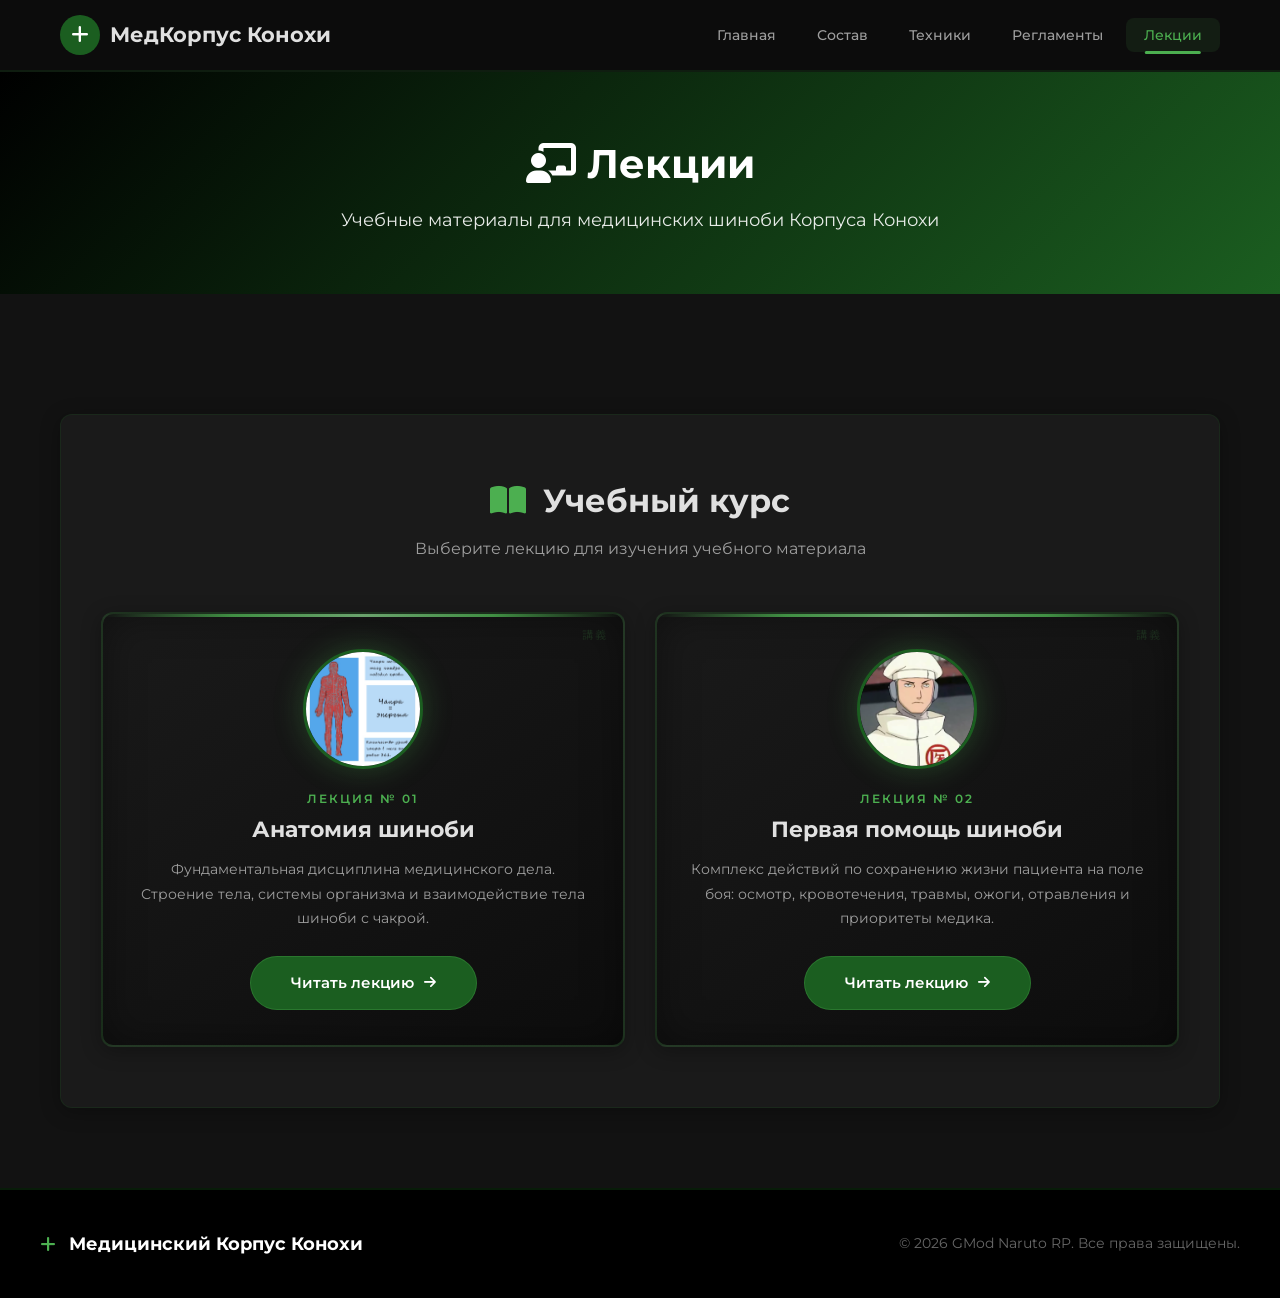
==== commit 4b70e9f7: "Update" ====
--- a/lekcii.html
+++ b/lekcii.html
@@ -85,22 +85,20 @@
                     </span>
                 </a>
 
-                <!-- Место для будущих лекций -->
-                <div class="lecture-card fade-in" style="opacity: 0.5; cursor: default; pointer-events: none;">
-                    <div class="lecture-card__image" style="border-color: rgba(255,255,255,0.1); box-shadow: none;">
-                        <div class="lecture-card__image-placeholder" style="color: var(--text-muted);">
-                            <i class="fas fa-lock"></i>
-                        </div>
+                <!-- Лекция № 02 — Первая помощь шиноби -->
+                <a href="lekciya-02.html" class="lecture-card fade-in">
+                    <div class="lecture-card__image">
+                        <img src="images/icon2.jpg" alt="Первая помощь шиноби">
                     </div>
-                    <div class="lecture-card__number">Скоро</div>
-                    <div class="lecture-card__title">Новая лекция</div>
+                    <div class="lecture-card__number">Лекция № 02</div>
+                    <div class="lecture-card__title">Первая помощь шиноби</div>
                     <div class="lecture-card__desc">
-                        Новые лекции появятся здесь. Следите за обновлениями учебной программы Медицинского корпуса.
+                        Комплекс действий по сохранению жизни пациента на поле боя: осмотр, кровотечения, травмы, ожоги, отравления и приоритеты медика.
                     </div>
-                    <span class="lecture-card__btn" style="background: #2a2a2a; border-color: rgba(255,255,255,0.1);">
-                        В разработке <i class="fas fa-hourglass-half"></i>
+                    <span class="lecture-card__btn">
+                        Читать лекцию <i class="fas fa-arrow-right"></i>
                     </span>
-                </div>
+                </a>
 
             </div>
         </div>
--- a/css/style.css
+++ b/css/style.css
@@ -876,6 +876,118 @@
     text-align: center;
 }
 
+/* ===== REPRIMANDS IN MODAL (ВЫГОВОРЫ) ===== */
+.modal-reprimands {
+    width: 100%;
+    background: rgba(0, 0, 0, 0.25);
+    border-radius: var(--radius-sm);
+    padding: 12px 14px;
+    border: 1px solid rgba(255, 255, 255, 0.05);
+    margin-top: 4px;
+}
+
+.modal-reprimands__label {
+    font-size: 0.7rem;
+    font-weight: 600;
+    text-transform: uppercase;
+    letter-spacing: 1.5px;
+    color: var(--text-muted);
+    margin-bottom: 8px;
+    display: flex;
+    align-items: center;
+    gap: 6px;
+}
+
+.modal-reprimands__label i {
+    color: var(--accent-glow);
+    font-size: 0.75rem;
+}
+
+.modal-reprimands__row {
+    display: flex;
+    align-items: center;
+    gap: 10px;
+    margin-bottom: 6px;
+}
+
+.modal-reprimands__row:last-child {
+    margin-bottom: 0;
+}
+
+.modal-reprimands__type {
+    font-size: 0.72rem;
+    color: var(--text-muted);
+    min-width: 70px;
+    font-weight: 500;
+}
+
+.modal-reprimands__type--verbal {
+    color: #ff9800;
+}
+
+.modal-reprimands__type--written {
+    color: #ef5350;
+}
+
+.modal-reprimands__slots {
+    display: flex;
+    gap: 6px;
+    flex: 1;
+}
+
+.modal-reprimand-slot {
+    width: 18px;
+    height: 18px;
+    border-radius: 50%;
+    border: 1.5px dashed rgba(255, 255, 255, 0.12);
+    background: transparent;
+    position: relative;
+    transition: var(--transition);
+}
+
+.modal-reprimand-slot--verbal {
+    border-color: rgba(255, 152, 0, 0.25);
+}
+
+.modal-reprimand-slot--written {
+    border-color: rgba(239, 83, 80, 0.25);
+}
+
+.modal-reprimand-slot.filled {
+    border-style: solid;
+}
+
+.modal-reprimand-slot--verbal.filled {
+    background: rgba(255, 152, 0, 0.25);
+    border-color: #ff9800;
+    box-shadow: 0 0 8px rgba(255, 152, 0, 0.3);
+}
+
+.modal-reprimand-slot--written.filled {
+    background: rgba(239, 83, 80, 0.25);
+    border-color: #ef5350;
+    box-shadow: 0 0 8px rgba(239, 83, 80, 0.3);
+}
+
+.modal-reprimand-slot.filled::after {
+    content: '\f12a';
+    font-family: 'Font Awesome 6 Free';
+    font-weight: 900;
+    font-size: 0.55rem;
+    position: absolute;
+    top: 50%;
+    left: 50%;
+    transform: translate(-50%, -50%);
+    color: white;
+}
+
+.modal-reprimands__count {
+    margin-left: auto;
+    font-size: 0.7rem;
+    color: var(--text-muted);
+    font-weight: 500;
+}
+
 /* ===== MODAL ===== */
 .modal-overlay {
     display: none;
